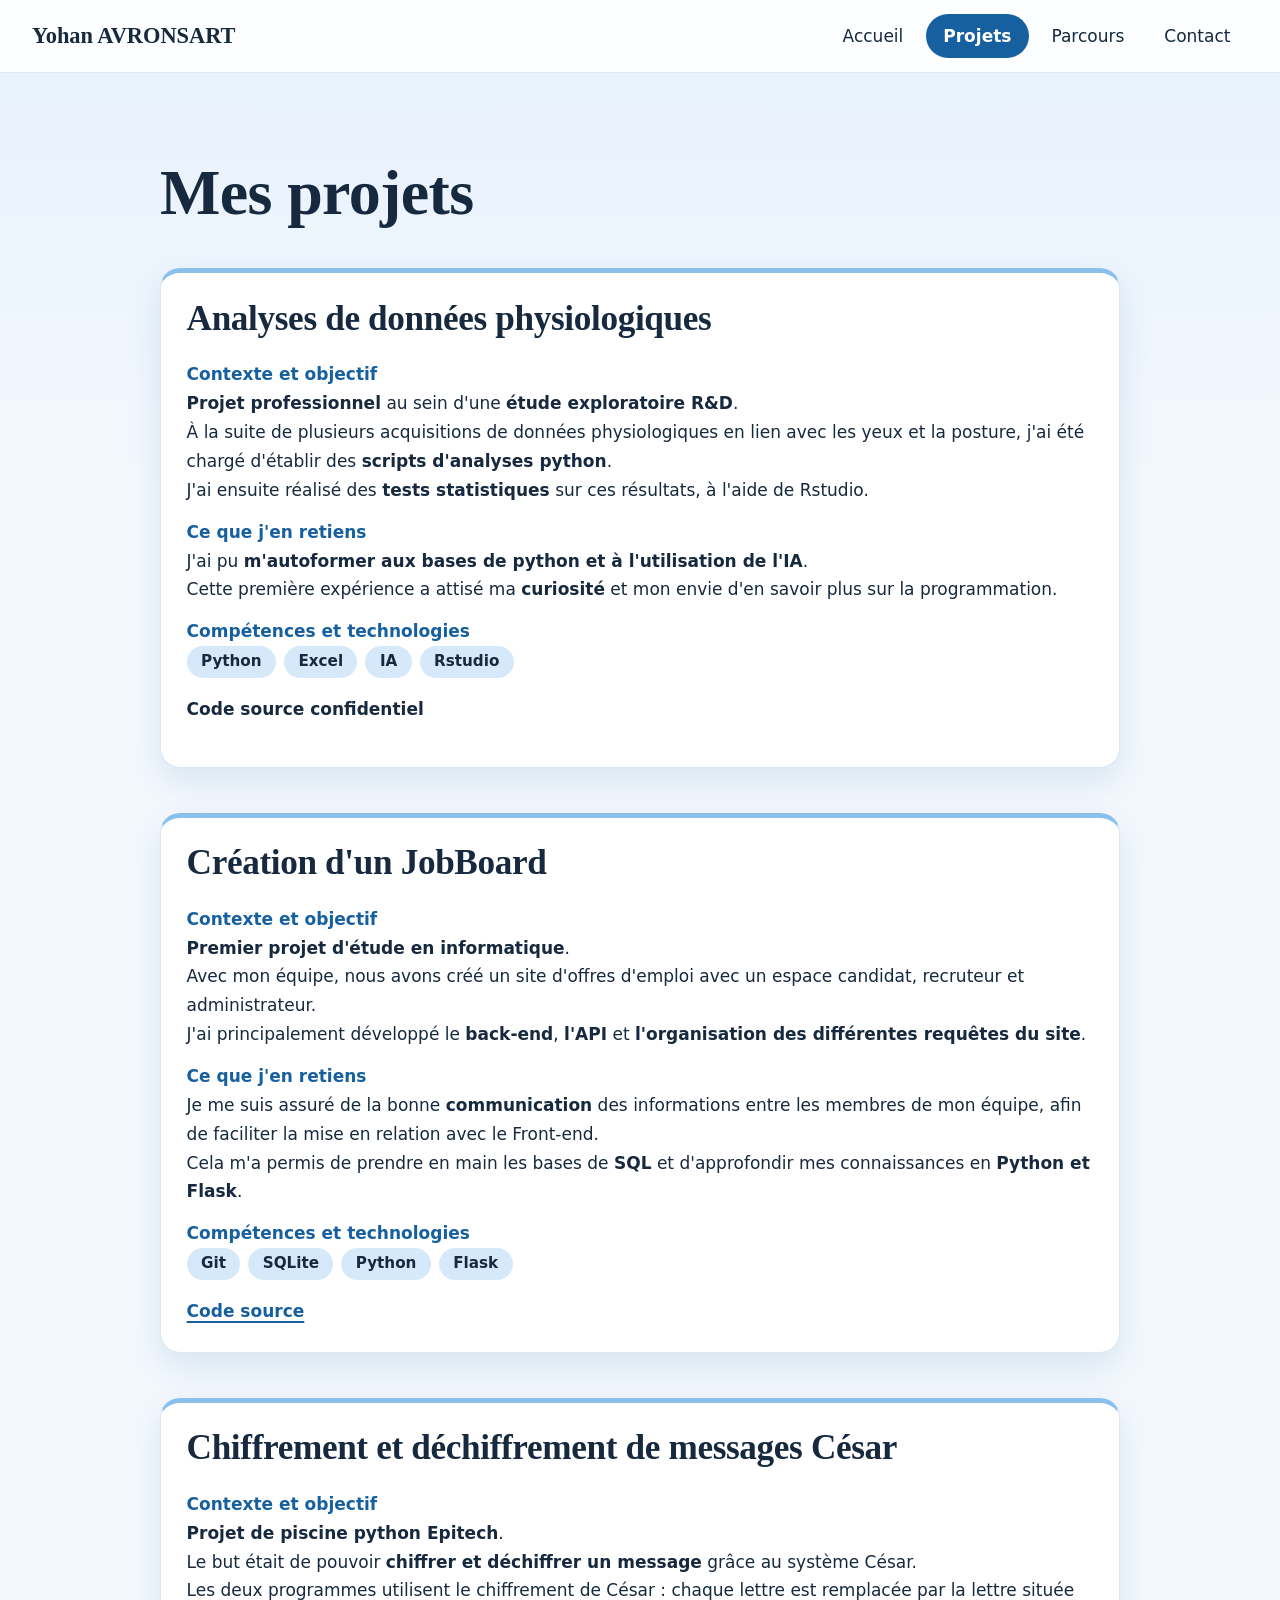
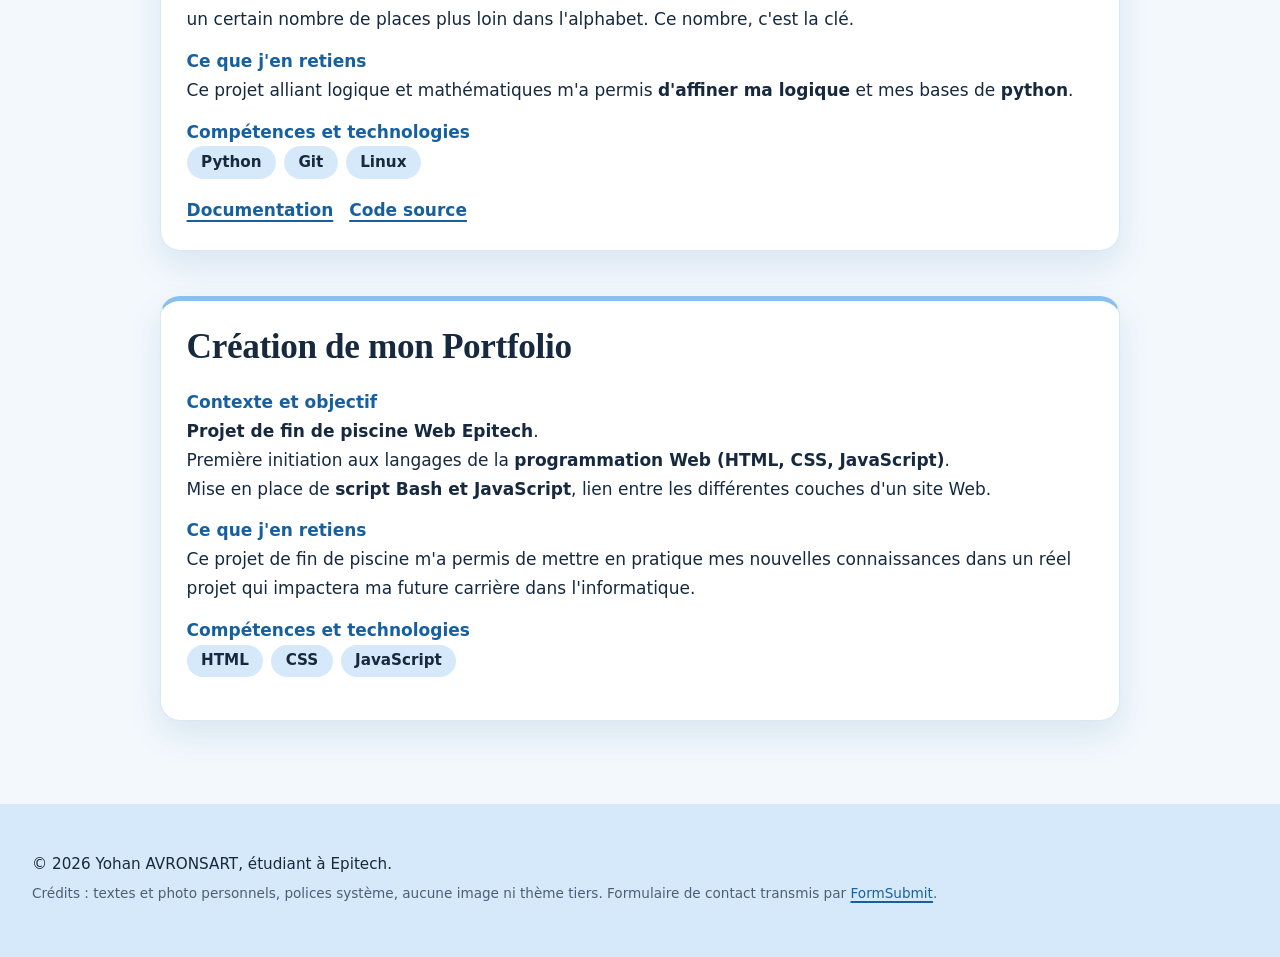
==== projets.html @ 8f5fb330 "portfolio" ====
<!doctype html>
<html lang="fr">
  <head>
    <meta charset="utf-8" />
    <meta name="viewport" content="width=device-width, initial-scale=1" />
    <title>Yohan AVRONSART - Mes projets</title>
    <meta
      name="description"
      content="Projets scolaires et personnels : contexte, objectifs, technologies et liens."
    />
    <meta property="og:title" content="Projets | Yohan AVRONSART" />
    <meta
      property="og:description"
      content="Projets scolaires et personnels : contexte, objectifs, technologies et liens."
    />
    <link rel="stylesheet" href="css/base.css" />
    <link rel="stylesheet" href="css/layout.css" />
    <link rel="stylesheet" href="css/components.css" />
  </head>
  <body>
    <a class="skip-link" href="#contenu">Aller au contenu</a>
    <header class="site-header">
      <a class="site-header__brand" href="index.html">Yohan AVRONSART</a>
      <nav class="nav" aria-label="Navigation principale">
        <!-- Menu burger sans JavaScript : la case à cocher retient si le menu est ouvert ou fermé -->
        <input class="nav__checkbox" type="checkbox" id="burger" />
        <label class="nav__burger" for="burger">
          <span class="nav__bars" aria-hidden="true"></span>Menu
        </label>
        <ul class="nav__list">
          <li><a class="nav__link" href="index.html">Accueil</a></li>
          <li>
            <a class="nav__link" href="projets.html" aria-current="page"
              >Projets</a
            >
          </li>
          <li><a class="nav__link" href="parcours.html">Parcours</a></li>
          <li><a class="nav__link" href="contact.html">Contact</a></li>
        </ul>
      </nav>
    </header>
    <main class="page" id="contenu">
      <section class="page__section" aria-labelledby="titre-projets">
        <h1 id="titre-projets">Mes projets</h1>
        <div class="stack">
          <article class="card">
            <h2>Analyses de données physiologiques</h2>
            <dl>
              <dt>Contexte et objectif</dt>
              <dd>
                <b>Projet professionnel</b> au sein d'une
                <b>étude exploratoire R&D</b>.<br />
                À la suite de plusieurs acquisitions de données physiologiques en
                lien avec les yeux et la posture, j'ai été chargé d'établir des
                <b>scripts d'analyses python</b>. <br />
                J'ai ensuite réalisé des <b>tests statistiques</b> sur ces
                résultats, à l'aide de Rstudio.
              </dd>
              <dt>Ce que j'en retiens</dt>
              <dd>
                J'ai pu
                <b
                  >m'autoformer aux bases de python et à l'utilisation de
                  l'IA</b
                >. <br />
                Cette première expérience a attisé ma <b>curiosité</b> et mon
                envie d'en savoir plus sur la programmation.
              </dd>
              <dt>Compétences et technologies</dt>
              <dd>
                <ul class="tags">
                  <li class="tags__item">Python</li>
                  <li class="tags__item">Excel</li>
                  <li class="tags__item">IA</li>
                  <li class="tags__item">Rstudio</li>
                </ul>
              </dd>
            </dl>
            <ul class="card__links">
              <li>
                <p>Code source confidentiel</p>
              </li>
          </article>
          <article class="card">
            <h2>Création d'un JobBoard</h2>
            <dl>
              <dt>Contexte et objectif</dt>
              <dd>
                <b>Premier projet d'étude en informatique</b>.<br />
                Avec mon équipe, nous avons créé un site d'offres d'emploi avec un
                espace candidat, recruteur et administrateur.<br />
                J'ai principalement développé le <b>back-end</b>,
                <b>l'API</b> et
                <b>l'organisation des différentes requêtes du site</b>.
              </dd>
              <dt>Ce que j'en retiens</dt>
              <dd>
                Je me suis assuré de la bonne <b>communication</b> des
                informations entre les membres de mon équipe, afin de faciliter
                la mise en relation avec le Front-end.<br />
                Cela m'a permis de prendre en main les bases de
                <b>SQL</b> et d'approfondir mes connaissances en
                <b>Python et Flask</b>.
              </dd>
              <dt>Compétences et technologies</dt>
              <dd>
                <ul class="tags">
                  <li class="tags__item">Git</li>
                  <li class="tags__item">SQLite</li>
                  <li class="tags__item">Python</li>
                  <li class="tags__item">Flask</li>
                </ul>
              </dd>
            </dl>
            <ul class="card__links">
              <li>
                <a href="https://github.com/Yohan-AVRONSART/Projets/tree/main/Projet_JobBoard" target="_blank" rel="noopener noreferrer">Code source</a>
              </li>
            </ul>
          </article>
          <article class="card">
            <h2>Chiffrement et déchiffrement de messages César</h2>
            <dl>
              <dt>Contexte et objectif</dt>
              <dd>
                <b>Projet de piscine python Epitech</b>.<br />
                Le but était de pouvoir
                <b>chiffrer et déchiffrer un message</b> grâce au système
                César.<br />
                Les deux programmes utilisent le chiffrement de César : chaque
                lettre est remplacée par la lettre située un certain nombre de
                places plus loin dans l'alphabet. Ce nombre, c'est la clé.
              </dd>
              <dt>Ce que j'en retiens</dt>
              <dd>
                Ce projet alliant logique et mathématiques m'a permis
                <b>d'affiner ma logique</b> et mes bases de <b>python</b>.<br />
              </dd>
              <dt>Compétences et technologies</dt>
              <dd>
                <ul class="tags">
                  <li class="tags__item">Python</li>
                  <li class="tags__item">Git</li>
                  <li class="tags__item">Linux</li>
                </ul>
              </dd>
            </dl>
            <ul class="card__links">
              <li>
                <a href="https://fr.wikipedia.org/wiki/Chiffrement_par_d%C3%A9calage" target="_blank" rel="noopener noreferrer">Documentation</a>
              </li>
              <li>
                <a href="https://github.com/Yohan-AVRONSART/Projets/tree/main/Piscine_python" target="_blank" rel="noopener noreferrer">Code source</a>
              </li>
            </ul>
          </article>
          <article class="card">
            <h2>Création de mon Portfolio</h2>
            <dl>
              <dt>Contexte et objectif</dt>
              <dd>
                <b>Projet de fin de piscine Web Epitech</b>.<br />
                Première initiation aux langages de la <b>programmation Web (HTML, CSS, JavaScript)</b>.<br />
                Mise en place de <b>script Bash et JavaScript</b>, lien entre les différentes couches d'un site Web. <br />
              </dd>
              <dt>Ce que j'en retiens</dt>
              <dd>
                Ce projet de fin de piscine m'a permis de mettre en pratique mes nouvelles connaissances 
                dans un réel projet qui impactera ma future carrière dans l'informatique. <br />
              </dd>
              <dt>Compétences et technologies</dt>
              <dd>
                <ul class="tags">
                  <li class="tags__item">HTML</li>
                  <li class="tags__item">CSS</li>
                  <li class="tags__item">JavaScript</li>
                </ul>
              </dd>
            </dl>
          </article>
        </div>
      </section>
    </main>
    <footer class="site-footer">
      <p>© 2026 Yohan AVRONSART, étudiant à Epitech.</p>
      <p class="site-footer__credits">
        Crédits : textes et photo personnels, polices système, aucune image ni
        thème tiers. Formulaire de contact transmis par
        <a href="https://formsubmit.co/" target="_blank" rel="noopener noreferrer">FormSubmit</a>.
      </p>
    </footer>
  </body>
</html>
---- css/base.css ----
/* base.css : variables, reset, typographie */
:root {
  --paper: #f3f8fd;        /* fond de page : bleu très pâle */
  --white: #ffffff;
  --ink: #16293f;          /* texte : bleu nuit */
  --muted: #4a5f77;
  --accent: #17609f;       /* bleu profond : liens, boutons */
  --sky: #d6e9fb;          /* bleu ciel clair : fonds doux */
  --sky-deep: #8bbfec;     /* bleu ciel soutenu : décorations */
  --lilac: #e4e2fb;        /* lilas pâle : fin des dégradés */
  --line: #dbe7f3;
  --field: #7a8fa6;        /* bordure des champs de formulaire */
  --shadow: 0 14px 34px rgba(23, 96, 159, .12);
  --radius: 1.25rem;
  --font: "Segoe UI Variable Text", "Segoe UI", system-ui, -apple-system, Roboto, Helvetica, Arial, sans-serif;
  --font-display: "Iowan Old Style", "Palatino Linotype", Palatino, "Book Antiqua", Georgia, serif;
  --space: clamp(1rem, 3vw, 2rem);
}
*, *::before, *::after { box-sizing: border-box; }
body { min-height: 100vh; min-height: 100dvh; display: flex; flex-direction: column; margin: 0; font: 1.0625rem/1.7 var(--font); color: var(--ink);
  background: linear-gradient(180deg, #e6f1fc 0, var(--paper) 30rem) no-repeat, var(--paper); }
h1, h2, h3 { font-family: var(--font-display); font-weight: 600; line-height: 1.15; margin: 0 0 .6em; letter-spacing: -.01em; }
h1 { font-size: clamp(2.4rem, 7vw, 4rem); }
h2 { font-size: clamp(1.6rem, 4vw, 2.2rem); }
h3 { font-size: 1.25rem; }
p, ul { margin: 0 0 1em; max-width: 68ch; }
a { color: var(--accent); text-underline-offset: .22em; text-decoration-thickness: 1.5px; }
a:hover { color: var(--ink); }
img { max-width: 100%; height: auto; display: block; }
:focus-visible { outline: 3px solid var(--accent); outline-offset: 3px; border-radius: 4px; }
@media (prefers-reduced-motion: reduce) { * { transition: none !important; animation: none !important; } }
---- css/layout.css ----
/* layout.css : structure commune à toutes les pages (header, nav, main, footer) */
.skip-link { position: absolute; left: -999px; background: var(--ink); color: var(--white); padding: .5rem 1rem; border-radius: 0 0 .5rem .5rem; }
.skip-link:focus { left: 1rem; top: 0; z-index: 30; }

/* En-tête collant, légèrement translucide */
.site-header { position: sticky; top: 0; z-index: 20; display: flex; flex-wrap: wrap; gap: .75rem 2rem; align-items: center;
  justify-content: space-between; padding: .9rem var(--space); background: rgba(255, 255, 255, .88);
  -webkit-backdrop-filter: blur(10px); backdrop-filter: blur(10px); border-bottom: 1px solid var(--line); }
.site-header__brand { font: 600 1.4rem var(--font-display); color: var(--ink); text-decoration: none; }
.nav__list { display: flex; flex-wrap: wrap; gap: .3rem; list-style: none; margin: 0; padding: 0; }
.nav__link { display: block; color: var(--ink); text-decoration: none; padding: .45rem 1.1rem; border-radius: 2rem; transition: background-color .2s; }
.nav__link:hover { background: var(--sky); color: var(--ink); }
.nav__link[aria-current="page"] { background: var(--accent); color: var(--white); font-weight: 600; }

.page { flex: 1; width: 100%; max-width: 64rem; margin: 0 auto; padding: var(--space); }
.page__section { padding: calc(var(--space) * 1.6) 0; border-top: 1px solid var(--line); }
.page__section:first-child { border-top: 0; }
/* Page avec colonne latérale (parcours) : <aside> à gauche, contenu à droite ; empilés sur mobile */
.page--wide { max-width: 76rem; }
.page__columns { display: grid; gap: 0 calc(var(--space) * 2); }
.page__columns .page__section:first-child { border-top: 1px solid var(--line); } /* garde le trait sous l'intro */
@media (min-width: 1100px) {
  .page__columns { grid-template-columns: 27rem minmax(0, 1fr); }
  .page__aside { align-self: start; }
}
/* Aside sur fond blanc, comme les cartes */
.page__aside { margin-top: calc(var(--space) * 1.6); padding: 0 calc(var(--space) * 1.2); background: var(--white);
  border: 1px solid var(--line); border-radius: var(--radius); box-shadow: var(--shadow); }
.page__columns .page__aside .page__section:first-child { border-top: 0; }
/* Contenu de l'aside sans carte : mêmes intitulés que dans les cartes */
.page__aside dt { font-weight: 700; margin-top: .8rem; color: var(--accent); }
.page__aside dd { margin: 0; }
/* Petite barre bleue sous les titres de section */
.page__section > h2::after { content: ""; display: block; width: 2.5rem; height: 4px; margin-top: .5rem; border-radius: 4px; background: var(--sky-deep); }

.site-footer { padding: calc(var(--space) * 1.5) var(--space); background: var(--sky); color: var(--ink); font-size: .95rem; }
.site-footer p { max-width: none; margin: 0 0 .3em; }
.site-footer__credits { font-size: .85rem; color: var(--muted); }

/* Icône du menu burger : trois barres dessinées en CSS */
.nav__bars, .nav__bars::before, .nav__bars::after { display: block; width: 1.3rem; height: 2px; border-radius: 2px;
  background: currentColor; }
.nav__bars { position: relative; }
.nav__bars::before, .nav__bars::after { content: ""; position: absolute; left: 0; }
.nav__bars::before { top: -6px; }
.nav__bars::after { top: 6px; }

/* Menu burger 100 % HTML/CSS (astuce de la case à cocher) :
   1. une case à cocher cachée retient l'état : cochée = menu ouvert ;
   2. le <label for="burger"> sert de bouton : cliquer dessus coche ou décoche la case ;
   3. le sélecteur ":checked ~" affiche la liste quand la case est cochée. */
.nav__checkbox { display: none; }
.nav__burger { display: none; align-items: center; gap: .7rem; padding: .5rem 1.1rem; background: var(--white);
  color: var(--ink); border: 1px solid var(--field); border-radius: 2rem; font-weight: 600; cursor: pointer; }

@media (max-width: 699px) {
  .site-header { flex-wrap: nowrap; }
  .nav__burger { display: inline-flex; }
  /* Accessible au clavier : la case est invisible (opacity: 0) mais existe encore, donc la touche Tab
     peut l'atteindre et Espace la coche. Quand elle a le focus, on entoure le label pour le montrer. */
  .nav__checkbox { display: block; position: absolute; opacity: 0; }
  .nav__checkbox:focus-visible + .nav__burger { outline: 3px solid var(--accent); outline-offset: 3px; }
  .nav__list { display: none; position: absolute; top: 100%; left: 0; right: 0; z-index: 5; gap: 0;
    flex-direction: column; background: var(--white); border-radius: 0 0 var(--radius) var(--radius); box-shadow: var(--shadow); overflow: hidden; }
  .nav__checkbox:checked ~ .nav__list { display: flex; }
  .nav__link { padding: .95rem var(--space); border-radius: 0; border-top: 1px solid var(--line); }
}
---- css/components.css ----
/* Bloc d'accueil : dégradé de bleu clair avec des halos lumineux */
.hero {
  display: grid;
  gap: calc(var(--space) * 1.5);
  align-items: center;
  margin-top: var(--space);
  padding: clamp(1.5rem, 6vw, 4rem);
  border-radius: calc(var(--radius) * 1.6);
  background:
    radial-gradient(
      circle at 88% 8%,
      rgba(255, 255, 255, 0.85) 0,
      transparent 38%
    ),
    radial-gradient(circle at 8% 100%, var(--sky-deep) 0, transparent 46%),
    linear-gradient(135deg, var(--sky) 0%, var(--lilac) 100%);
  box-shadow: var(--shadow);
}
@media (min-width: 760px) {
  .hero {
    grid-template-columns: 1.5fr 1fr;
  }
}
.hero__title {
  font-size: clamp(2.8rem, 9vw, 5rem);
  line-height: 1.05;
}
.hero__tagline {
  font: italic 600 1.75rem var(--font-display);
  margin-bottom: 1rem;
  color: rgb(16, 19, 109);
}
.hero__photo {
  width: 100%;
  max-width: 22rem;
  justify-self: center;
  aspect-ratio: 3 / 5;
  object-fit: cover;
  background: var(--sky);
  border: 6px solid var(--white);
  border-radius: var(--radius);
  box-shadow: var(--shadow);
}
/* Boutons de l'accueil : 2 colonnes égales, "Voir mes projets" centré entre les deux rangées */
.hero__actions {
  display: grid;
  grid-template-columns: repeat(2, 1fr);
  gap: 0.75rem;
  max-width: 28rem;
  margin: 0 0 1em;
}
.hero__actions .button {
  display: flex;
  align-items: center;
  justify-content: center;
  min-height: 3.25rem;
  margin: 0;
  padding: 0.6rem 1rem;
  text-align: center;
  line-height: 1.3;
}
.hero__main-action {
  grid-column: 1 / -1;
  justify-self: center;
  width: calc(50% - 0.375rem);
}

.button {
  display: inline-block;
  margin: 0 0.5rem 0.5rem 0;
  padding: 0.75rem 1.5rem;
  background: var(--accent);
  color: var(--white);
  border: 2px solid var(--accent);
  border-radius: 2rem;
  font: 600 1rem var(--font);
  text-decoration: none;
  cursor: pointer;
  transition:
    background-color 0.2s,
    transform 0.2s;
}
.button:hover {
  background: var(--ink);
  border-color: var(--ink);
  color: var(--white);
  transform: translateY(-1px);
}
.button--ghost {
  background: rgba(255, 255, 255, 0.5);
  color: var(--accent);
}
.button--ghost:hover {
  background: var(--white);
  border-color: var(--accent);
  color: var(--ink);
}

.tags {
  display: flex;
  flex-wrap: wrap;
  gap: 0.5rem;
  list-style: none;
  padding: 0;
  margin: 0 0 1em;
}
.tags__item {
  padding: 0.2rem 0.9rem;
  border-radius: 2rem;
  background: var(--sky);
  font-size: 0.95rem;
  font-weight: 600;
}

/* Intro du parcours : la section prend la largeur du titre, le paragraphe s'aligne dessus.
   width: 0 empêche le texte d'élargir la section, min-width: 100% le remet à la largeur du titre. */
.intro {
  width: fit-content;
}
.intro p {
  width: 0;
  min-width: 100%;
  max-width: none;
}

/* Paragraphe d'introduction mis en avant (page Contact) */
.lead {
  font-size: clamp(1.25rem, 2.6vw, 1.55rem);
  line-height: 1.5;
}

/* Projets : une carte par ligne, les unes sous les autres */
.stack {
  display: grid;
  gap: calc(var(--space) * 1.4);
}
.card {
  background: var(--white);
  border: 1px solid var(--line);
  border-top: 5px solid var(--sky-deep);
  border-radius: var(--radius);
  box-shadow: var(--shadow);
  padding: 1.6rem;
}
/* Carte d'attente : texte centré horizontalement et verticalement */
.card--placeholder {
  display: flex;
  align-items: center;
  justify-content: center;
  min-height: 8rem;
  text-align: center;
}
.card--placeholder h3 {
  margin: 0;
}
.card__links {
  display: flex;
  flex-wrap: wrap;
  gap: 1rem;
  margin: 1rem 0 0;
  padding: 0;
  list-style: none;
  font-weight: 600;
}
.card dt {
  font-weight: 700;
  margin-top: 0.8rem;
  color: var(--accent);
}
.card dd {
  margin: 0;
}

.form {
  display: grid;
  gap: 1.1rem;
  max-width: 36rem;
}
@media (min-width: 760px) {
  .form {
    grid-template-columns: 1fr 1fr;
  }
  .form__full {
    grid-column: 1 / -1;
  }
}
.form__label {
  font-weight: 600;
  display: block;
  margin-bottom: 0.3rem;
}
.form__field {
  width: 100%;
  padding: 0.75rem 1rem;
  font: inherit;
  border: 1px solid var(--field);
  border-radius: 0.9rem;
  background: var(--white);
  color: var(--ink);
}
.form__field:focus {
  border-color: var(--accent);
}
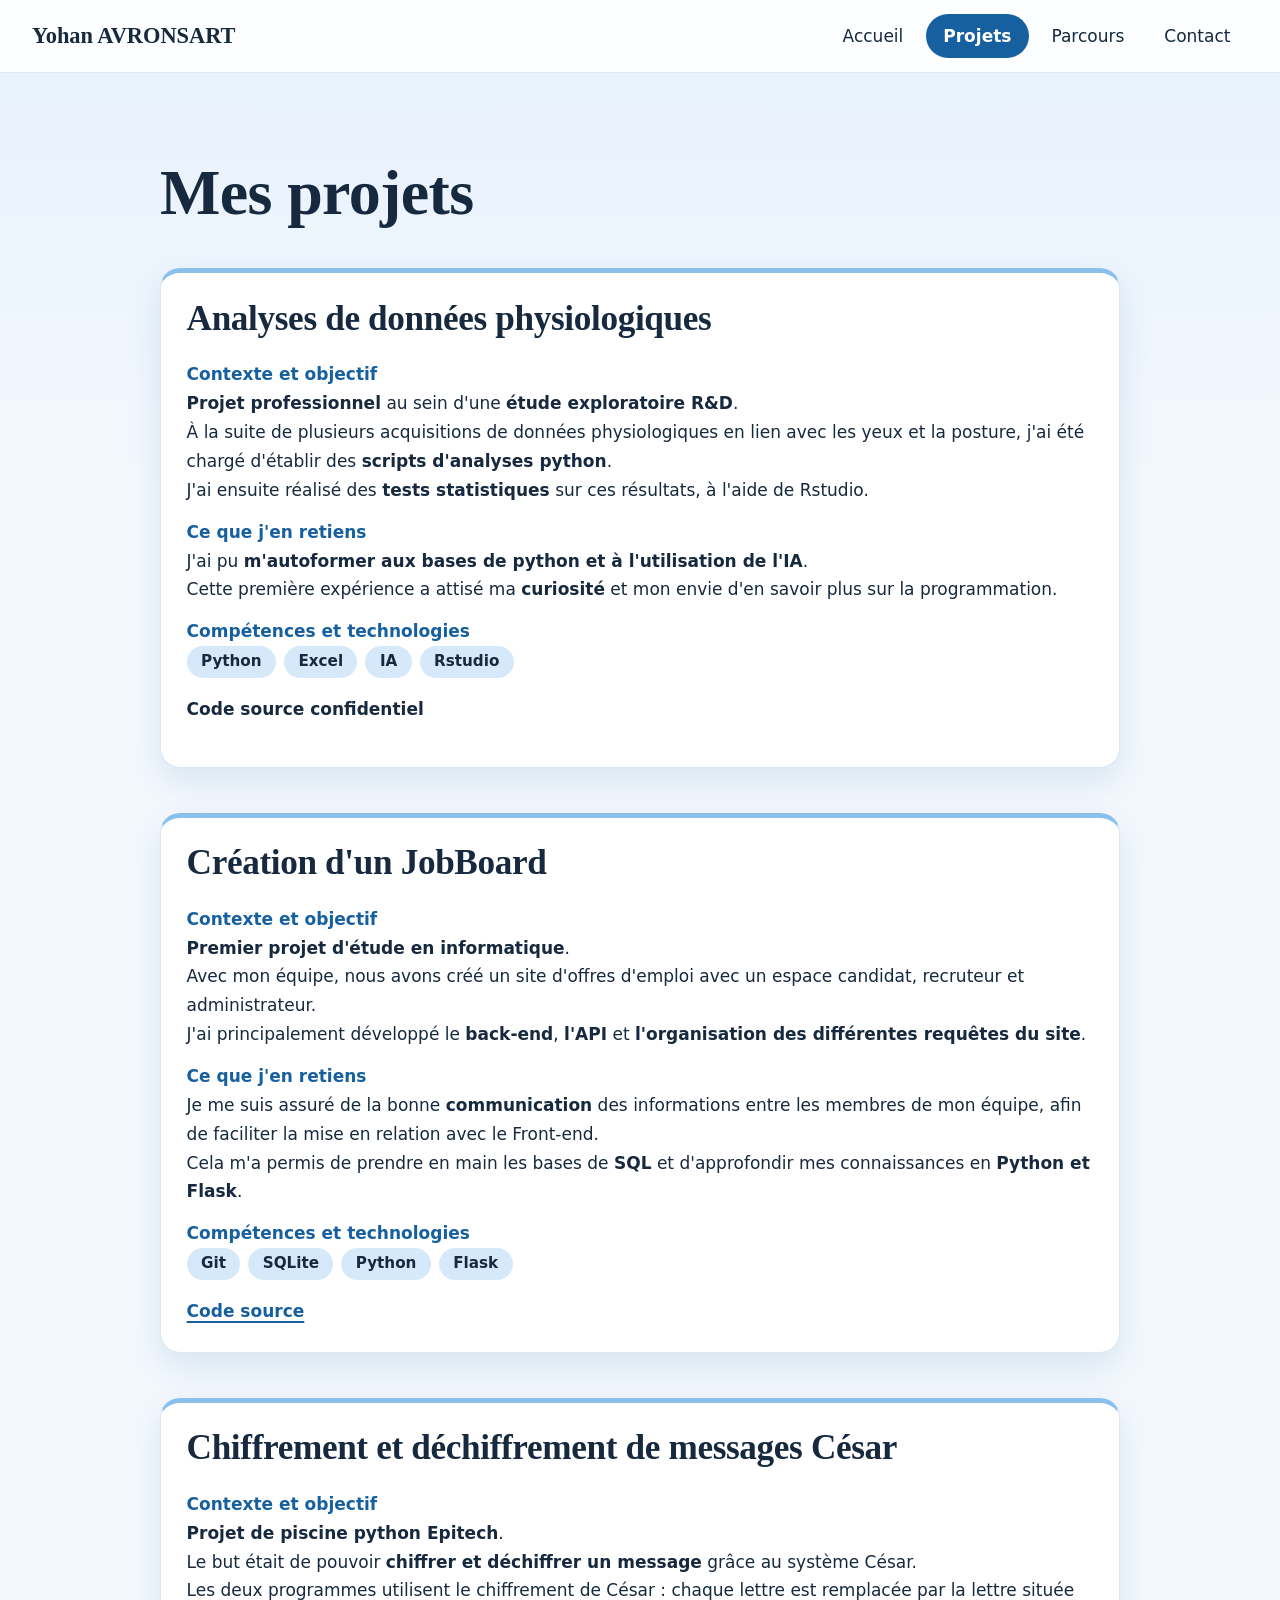
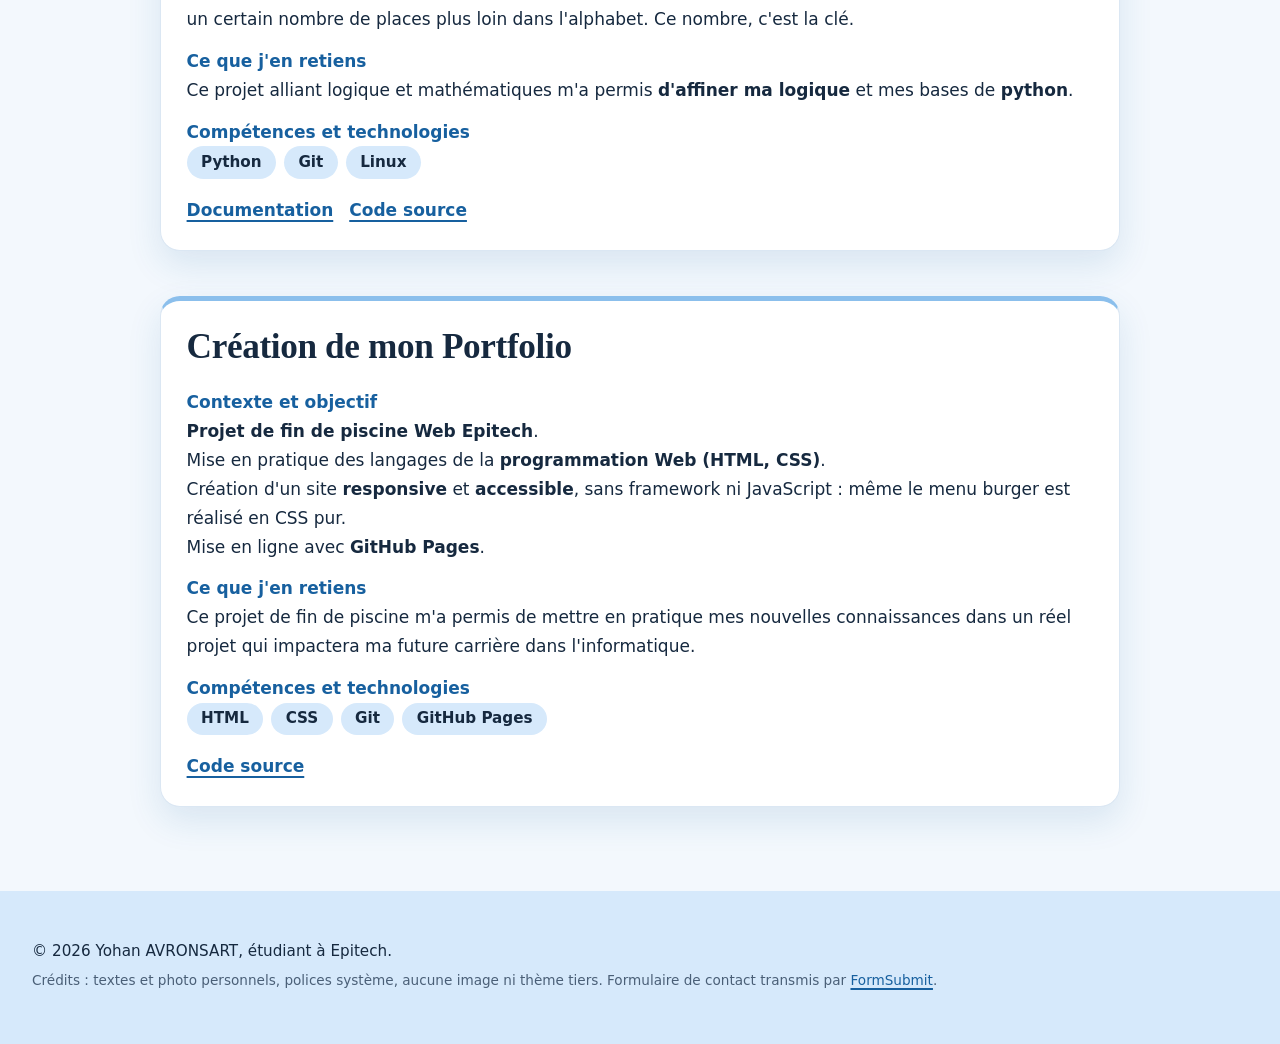
==== commit c5124bcb: "corrections" ====
--- a/projets.html
+++ b/projets.html
@@ -80,6 +80,7 @@
               <li>
                 <p>Code source confidentiel</p>
               </li>
+            </ul>
           </article>
           <article class="card">
             <h2>Création d'un JobBoard</h2>
@@ -160,8 +161,10 @@
               <dt>Contexte et objectif</dt>
               <dd>
                 <b>Projet de fin de piscine Web Epitech</b>.<br />
-                Première initiation aux langages de la <b>programmation Web (HTML, CSS, JavaScript)</b>.<br />
-                Mise en place de <b>script Bash et JavaScript</b>, lien entre les différentes couches d'un site Web. <br />
+                Mise en pratique des langages de la <b>programmation Web (HTML, CSS)</b>.<br />
+                Création d'un site <b>responsive</b> et <b>accessible</b>, sans framework ni JavaScript :
+                même le menu burger est réalisé en CSS pur.<br />
+                Mise en ligne avec <b>GitHub Pages</b>.
               </dd>
               <dt>Ce que j'en retiens</dt>
               <dd>
@@ -173,10 +176,16 @@
                 <ul class="tags">
                   <li class="tags__item">HTML</li>
                   <li class="tags__item">CSS</li>
-                  <li class="tags__item">JavaScript</li>
-                </ul>
-              </dd>
-            </dl>
+                  <li class="tags__item">Git</li>
+                  <li class="tags__item">GitHub Pages</li>
+                </ul>
+              </dd>
+            </dl>
+            <ul class="card__links">
+              <li>
+                <a href="https://github.com/Yohan-AVRONSART/Portfolio" target="_blank" rel="noopener noreferrer">Code source</a>
+              </li>
+            </ul>
           </article>
         </div>
       </section>
--- a/css/base.css
+++ b/css/base.css
@@ -5,6 +5,7 @@
   --ink: #16293f;          /* texte : bleu nuit */
   --muted: #4a5f77;
   --accent: #17609f;       /* bleu profond : liens, boutons */
+  --navy: #10136d;         /* bleu marine : phrase d'accroche de l'accueil */
   --sky: #d6e9fb;          /* bleu ciel clair : fonds doux */
   --sky-deep: #8bbfec;     /* bleu ciel soutenu : décorations */
   --lilac: #e4e2fb;        /* lilas pâle : fin des dégradés */
--- a/css/components.css
+++ b/css/components.css
@@ -28,13 +28,13 @@
 .hero__tagline {
   font: italic 600 1.75rem var(--font-display);
   margin-bottom: 1rem;
-  color: rgb(16, 19, 109);
+  color: var(--navy);
 }
 .hero__photo {
   width: 100%;
   max-width: 22rem;
   justify-self: center;
-  aspect-ratio: 3 / 5;
+  aspect-ratio: 2 / 3;
   object-fit: cover;
   background: var(--sky);
   border: 6px solid var(--white);
